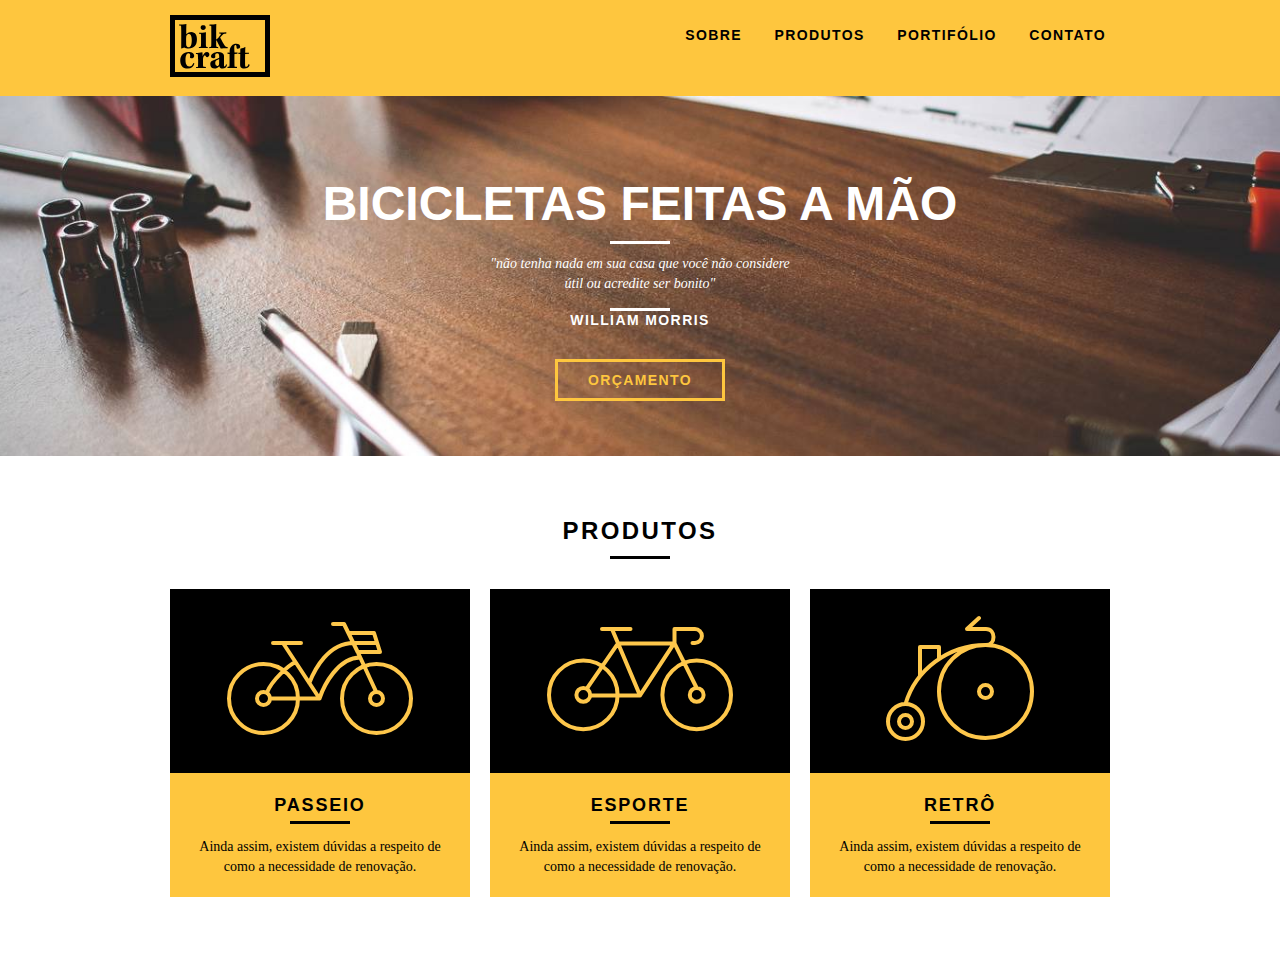
==== index.html @ c432243a "quarto commit" ====
<!DOCTYPE html>
<html lang="pt-br">

<head>
  <meta charset="UTF-8">
  <meta http-equiv="X-UA-Compatible" content="IE=edge">
  <meta name="viewport" content="width=device-width, initial-scale=1.0">
  <title>Bikcraft</title>
  <link rel="stylesheet" href="css/normalize.css">
  <link rel="stylesheet" href="css/reset.css">
  <link rel="stylesheet" href="css/grid.css">
  <link rel="stylesheet" href="css/style.css">
</head>

<body>
  <!-- Primeiro container-->
  <header class="header">
    <div class="container">
      <a href="index.html" class="grid-4">
        <img src="img/bikcraft.svg" alt="Logo Bikecraft">
      </a>
      <nav class="grid-12 header_menu">
        <ul>
          <li><a href="sobre.html">Sobre</a></li>
          <li><a href="produtos.html">Produtos</a></li>
          <li><a href="portifolio.html">Portifólio</a></li>
          <li><a href="contato.html">Contato</a></li>
        </ul>
    </div>
  </header>

  <section class="introducao">
    <div class="container">
      <h1>Bicicletas Feitas a Mão</h1>
      <blockquote class="quote-externo">
        <p>"não tenha nada em sua casa que você não considere útil ou acredite ser bonito"</p>
        <cite>WILLIAM MORRIS</cite>
      </blockquote>
      <a href="produtos.html" class="btn">Orçamento</a>
    </div>
  </section>

  <section class="produtos container">
    <h2 class="subtitulo">Produtos</h2>
    <ul class="produtos-lista">
      <li class="grid-1-3">
        <div class="produtos-icone">
          <img src="img/produtos/passeio.svg" alt="Bikecraft 
          Passeio">
        </div>
        <h3>Passeio</h3>
        <p>Ainda assim, existem dúvidas a respeito de como a necessidade de renovação.</p>
      </li>
      <li class="grid-1-3">
        <div class="produtos-icone">
          <img src="img/produtos/esporte.svg" alt="Bikecraft 
          Esporte">
        </div>
        <h3>Esporte</h3>
        <p>Ainda assim, existem dúvidas a respeito de como a necessidade de renovação.</p>
      </li>
      <li class="grid-1-3">
        <div class="produtos-icone">
          <img src="img/produtos/retro.svg" alt="Bikecraft 
          Retrô">
        </div>
        <h3>Retrô</h3>
        <p>Ainda assim, existem dúvidas a respeito de como a necessidade de renovação.</p>
      </li>
    </ul>
  </section>
</body>

</html>
---- css/grid.css ----
*, *:before, *:after {
  -webkit-box-sizing: border-box; 
  -moz-box-sizing: border-box; 
  box-sizing: border-box;
}

.container {
	width: 960px;
	margin: 0 auto;
	padding: 0px;
	position: relative;
	
}

.container:after, .container:before {
	content: " ";
	display: table;
}

.container:after {
	clear: both;
}

.grid-1, .grid-2, .grid-3, .grid-4, .grid-5, .grid-6, .grid-7, .grid-8, .grid-9, .grid-10, .grid-11, .grid-12, .grid-13, .grid-14, .grid-15, .grid-16, .grid-1-3 {
	float: left;
	margin-left: 10px;
	margin-right: 10px;
}

.grid-1 	{width: 40px;}
.grid-2 	{width: 100px;}
.grid-3 	{width: 160px;}
.grid-4 	{width: 220px;}
.grid-5 	{width: 280px;}
.grid-6 	{width: 340px;}
.grid-7 	{width: 400px;}
.grid-8 	{width: 460px;}
.grid-9 	{width: 520px;}
.grid-10 	{width: 580px;}
.grid-11 	{width: 640px;}
.grid-12 	{width: 700px;}
.grid-13 	{width: 760px;}
.grid-14 	{width: 820px;}
.grid-15 	{width: 880px;}
.grid-16 	{width: 940px;}
.grid-1-3	{width: 300px;}
---- css/style.css ----
/*Estilos Gerais*/
body {
  font-family: Arial, Helvetica, sans-serif;
}
p {
  font-family: Georgia, "Times New Roman", Times, serif;
  font-size: 14px;
  line-height: 20px;
}
.btn {
  border: 3px solid #fec63e;
  padding: 10px 30px;
  color: #fec63e;
  font-size: 14px;
  line-height: 20px;
  text-transform: uppercase;
  font-weight: bold;
  letter-spacing: 0.1em;
}
.btn:hover {
  color: #fff;
  border-color: #fff;
}
.subtitulo {
  font-weight: bold;
  font-size: 24px;
  line-height: 30px;
  letter-spacing: 0.1em;
  color: #000;
  text-transform: uppercase;
  text-align: center;
  padding: 0px 0px 20px 0px;
}
.subtitulo::after {
  content: "";
  display: block;
  width: 60px;
  height: 3px;
  background: #000;
  margin: 10px auto;
}

/*Header*/
.header {
  position: fixed;
  top: 00;
  width: 100%;
  background: #fec63e; /*Amarelo*/
  padding: 15px 0;
}
.header_menu {
  text-align: right;
}
.header_menu ul li {
  display: inline-block;
  margin-left: 20px;
  margin-top: 10px;
}
.header_menu ul li a {
  color: black;
  font-weight: bold;
  text-transform: uppercase;
  letter-spacing: 0.1em;
  font-size: 14px;
  line-height: 20px;
  padding: 15px 4px;
}
.header_menu ul li a:hover {
  color: #fff;
}
/*Introdução*/
.introducao {
  width: 100%;
  height: 360px;
  background: url("../img/bg.jpg") no-repeat center;
  background-size: cover;
  margin-top: 96px;
  text-align: center;
  padding-top: 80px;
}
.container h1 {
  font-size: 48px;
  color: white;
  font-weight: bold;
  text-transform: uppercase;
}
.quote-externo {
  max-width: 320px;
  margin: 0 auto;
  margin-bottom: 40px;
  color: white;
}
.quote-externo p {
  font-style: italic;
}
.quote-externo p::before {
  content: "";
  display: block;
  width: 60px;
  height: 3px;
  background: #fff;
  margin: 10px auto;
}
.quote-externo p::after {
  content: "";
  display: block;
  width: 60px;
  height: 3px;
  background: #fff;
  margin: 14px auto auto;
}
.quote-externo cite {
  font-style: normal;
  font-weight: bold;
  font-size: 14px;
  letter-spacing: 0.1em;
}
/*Produtos*/
.produtos {
  padding: 60px 0;
}
.produtos-lista li {
  background: #fec63e;
  text-align: center;
}
.produtos-lista li h3 {
  font-weight: bold;
  font-size: 18px;
  line-height: 25px;
  text-transform: uppercase;
  letter-spacing: 0.1em;
  margin-top: 20px;
}

.produtos-lista li h3::after {
  content: "";
  display: block;
  width: 60px;
  height: 3px;
  background: #000;
  margin: 3px auto;
}
.produtos-lista li p {
  padding: 10px 20px 20px 20px;
}

.produtos-icone {
  background: #000;
  padding: 20px;
}
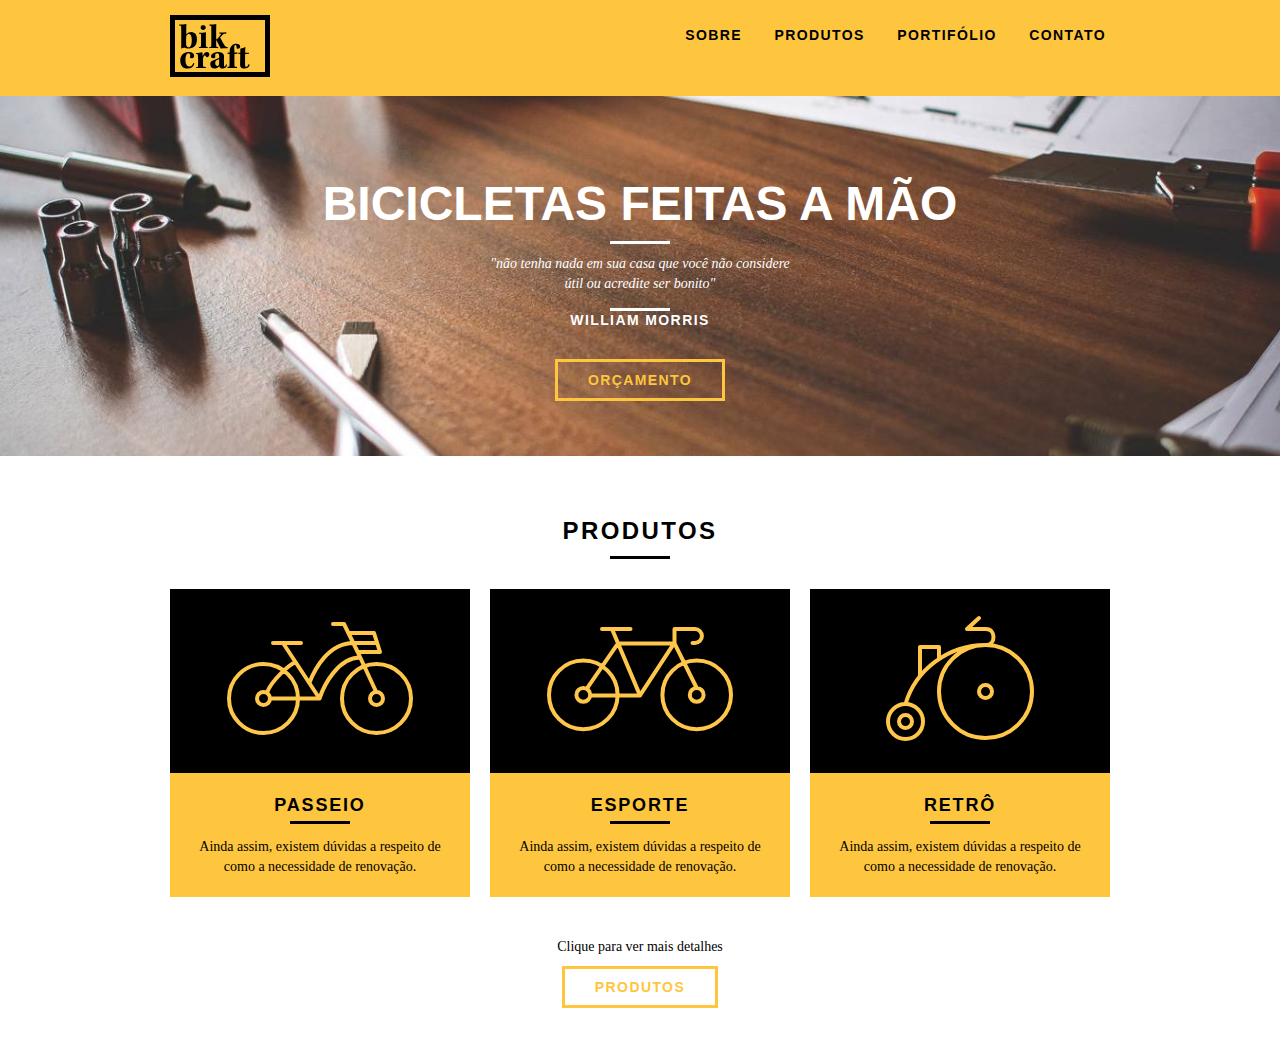
==== commit 82431aea: "quinto commit" ====
--- a/index.html
+++ b/index.html
@@ -43,6 +43,7 @@
   <section class="produtos container">
     <h2 class="subtitulo">Produtos</h2>
     <ul class="produtos-lista">
+
       <li class="grid-1-3">
         <div class="produtos-icone">
           <img src="img/produtos/passeio.svg" alt="Bikecraft 
@@ -51,14 +52,18 @@
         <h3>Passeio</h3>
         <p>Ainda assim, existem dúvidas a respeito de como a necessidade de renovação.</p>
       </li>
+
       <li class="grid-1-3">
         <div class="produtos-icone">
           <img src="img/produtos/esporte.svg" alt="Bikecraft 
           Esporte">
         </div>
-        <h3>Esporte</h3>
+        <div class="tag">
+          <h3><a href="passeio.html">Esporte</a></h3>
+        </div>
         <p>Ainda assim, existem dúvidas a respeito de como a necessidade de renovação.</p>
       </li>
+
       <li class="grid-1-3">
         <div class="produtos-icone">
           <img src="img/produtos/retro.svg" alt="Bikecraft 
@@ -67,7 +72,12 @@
         <h3>Retrô</h3>
         <p>Ainda assim, existem dúvidas a respeito de como a necessidade de renovação.</p>
       </li>
+
     </ul>
+    <div class="call">
+      <p>Clique para ver mais detalhes</p>
+      <a href="produtos.html" class="btn btn-preto">Produtos</a>
+    </div>
   </section>
 </body>
 
--- a/css/style.css
+++ b/css/style.css
@@ -20,6 +20,11 @@
 .btn:hover {
   color: #fff;
   border-color: #fff;
+}
+
+.btn.btn-preto:hover {
+  color: #000;
+  border-color: #000;
 }
 .subtitulo {
   font-weight: bold;
@@ -47,6 +52,7 @@
   width: 100%;
   background: #fec63e; /*Amarelo*/
   padding: 15px 0;
+  z-index: 10;
 }
 .header_menu {
   text-align: right;
@@ -148,3 +154,28 @@
   background: #000;
   padding: 20px;
 }
+
+.call {
+  text-align: center;
+  padding-top: 40px;
+  clear: both;
+}
+
+.call p {
+  padding-bottom: 20px;
+}
+
+.tag a {
+  color: #000;
+  font-size: 18px;
+  line-height: 25px;
+  text-transform: uppercase;
+  font-weight: bold;
+  letter-spacing: 0.1em;
+  margin: 3px auto;
+}
+
+.tag a:hover {
+  color: #fff;
+  border-color: #fff;
+}
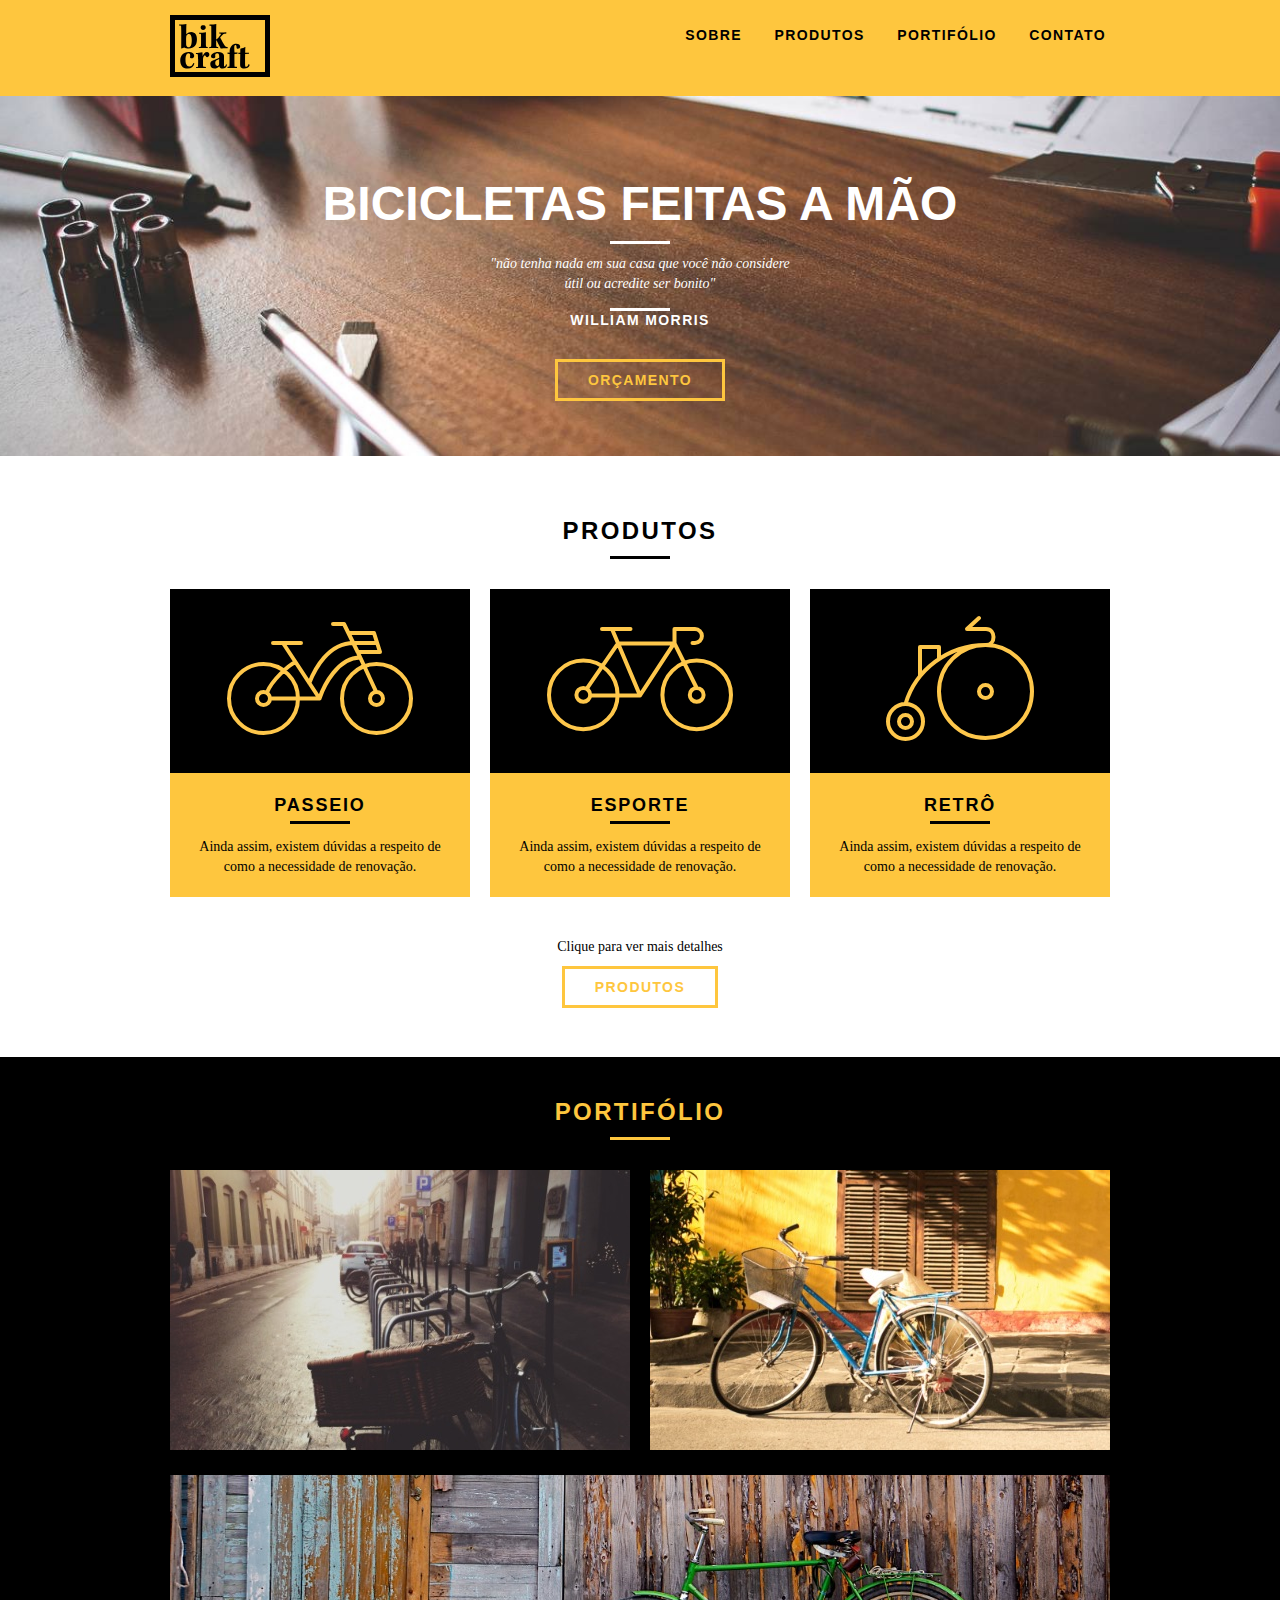
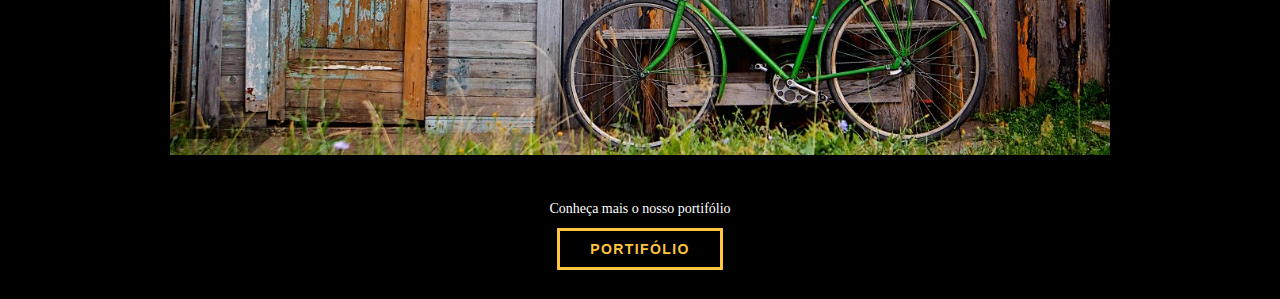
==== commit ec0d8328: "sexto commit" ====
--- a/index.html
+++ b/index.html
@@ -79,6 +79,21 @@
       <a href="produtos.html" class="btn btn-preto">Produtos</a>
     </div>
   </section>
+  <!-- Fecha os Produtos-->
+  <section class="portifolio">
+    <div class="container">
+      <h2 class="subtitulo">Portifólio</h2>
+      <ul class="portifolio-lista">
+        <li class="grid-8"><img src="img/portfolio/retro.jpg" alt="Bicicleta Retro"></li>
+        <li class="grid-8"><img src="img/portfolio/passeio.jpg" alt="Bicicleta Passeio"></li>
+        <li class="grid-16"><img src="img/portfolio/esporte.jpg" alt="Bicicleta Esporte"></li>
+      </ul>
+      <div class="call">
+        <p>Conheça mais o nosso portifólio</p>
+        <a href="portifolio.html" class="btn">Portifólio</a>
+      </div>
+    </div>
+  </section>
 </body>
 
 </html>--- a/css/grid.css
+++ b/css/grid.css
@@ -1,46 +1,98 @@
-*, *:before, *:after {
-  -webkit-box-sizing: border-box; 
-  -moz-box-sizing: border-box; 
+*,
+*:before,
+*:after {
+  -webkit-box-sizing: border-box;
+  -moz-box-sizing: border-box;
   box-sizing: border-box;
 }
 
 .container {
-	width: 960px;
-	margin: 0 auto;
-	padding: 0px;
-	position: relative;
-	
+  width: 960px;
+  margin: 0 auto;
+  padding: 0px;
+  position: relative;
 }
 
-.container:after, .container:before {
-	content: " ";
-	display: table;
+.container:after,
+.container:before {
+  content: " ";
+  display: table;
 }
 
 .container:after {
-	clear: both;
+  clear: both;
 }
 
-.grid-1, .grid-2, .grid-3, .grid-4, .grid-5, .grid-6, .grid-7, .grid-8, .grid-9, .grid-10, .grid-11, .grid-12, .grid-13, .grid-14, .grid-15, .grid-16, .grid-1-3 {
-	float: left;
-	margin-left: 10px;
-	margin-right: 10px;
+.grid-1,
+.grid-2,
+.grid-3,
+.grid-4,
+.grid-5,
+.grid-6,
+.grid-7,
+.grid-8,
+.grid-9,
+.grid-10,
+.grid-11,
+.grid-12,
+.grid-13,
+.grid-14,
+.grid-15,
+.grid-16,
+.grid-1-3 {
+  float: left;
+  margin-left: 10px;
+  margin-right: 10px;
 }
 
-.grid-1 	{width: 40px;}
-.grid-2 	{width: 100px;}
-.grid-3 	{width: 160px;}
-.grid-4 	{width: 220px;}
-.grid-5 	{width: 280px;}
-.grid-6 	{width: 340px;}
-.grid-7 	{width: 400px;}
-.grid-8 	{width: 460px;}
-.grid-9 	{width: 520px;}
-.grid-10 	{width: 580px;}
-.grid-11 	{width: 640px;}
-.grid-12 	{width: 700px;}
-.grid-13 	{width: 760px;}
-.grid-14 	{width: 820px;}
-.grid-15 	{width: 880px;}
-.grid-16 	{width: 940px;}
-.grid-1-3	{width: 300px;}+.grid-1 {
+  width: 40px;
+}
+.grid-2 {
+  width: 100px;
+}
+.grid-3 {
+  width: 160px;
+}
+.grid-4 {
+  width: 220px;
+}
+.grid-5 {
+  width: 280px;
+}
+.grid-6 {
+  width: 340px;
+}
+.grid-7 {
+  width: 400px;
+}
+.grid-8 {
+  width: 460px;
+}
+.grid-9 {
+  width: 520px;
+}
+.grid-10 {
+  width: 580px;
+}
+.grid-11 {
+  width: 640px;
+}
+.grid-12 {
+  width: 700px;
+}
+.grid-13 {
+  width: 760px;
+}
+.grid-14 {
+  width: 820px;
+}
+.grid-15 {
+  width: 880px;
+}
+.grid-16 {
+  width: 940px;
+}
+.grid-1-3 {
+  width: 300px;
+}
--- a/css/style.css
+++ b/css/style.css
@@ -137,7 +137,6 @@
   letter-spacing: 0.1em;
   margin-top: 20px;
 }
-
 .produtos-lista li h3::after {
   content: "";
   display: block;
@@ -149,22 +148,18 @@
 .produtos-lista li p {
   padding: 10px 20px 20px 20px;
 }
-
 .produtos-icone {
   background: #000;
   padding: 20px;
 }
-
 .call {
   text-align: center;
   padding-top: 40px;
   clear: both;
 }
-
 .call p {
   padding-bottom: 20px;
 }
-
 .tag a {
   color: #000;
   font-size: 18px;
@@ -174,8 +169,26 @@
   letter-spacing: 0.1em;
   margin: 3px auto;
 }
-
 .tag a:hover {
   color: #fff;
   border-color: #fff;
 }
+/* Portifólio */
+.portifolio {
+  width: 100%;
+  background: black;
+  padding: 40px 0;
+}
+.portifolio .subtitulo {
+  color: #fec63e;
+}
+/*Aqui está o traço a baixo dos subtitulos*/
+.portifolio .subtitulo:after {
+  background: #fec63e;
+}
+.portifolio-lista li:last-child {
+  margin-top: 20px;
+}
+.portifolio .call p {
+  color: #fff;
+}
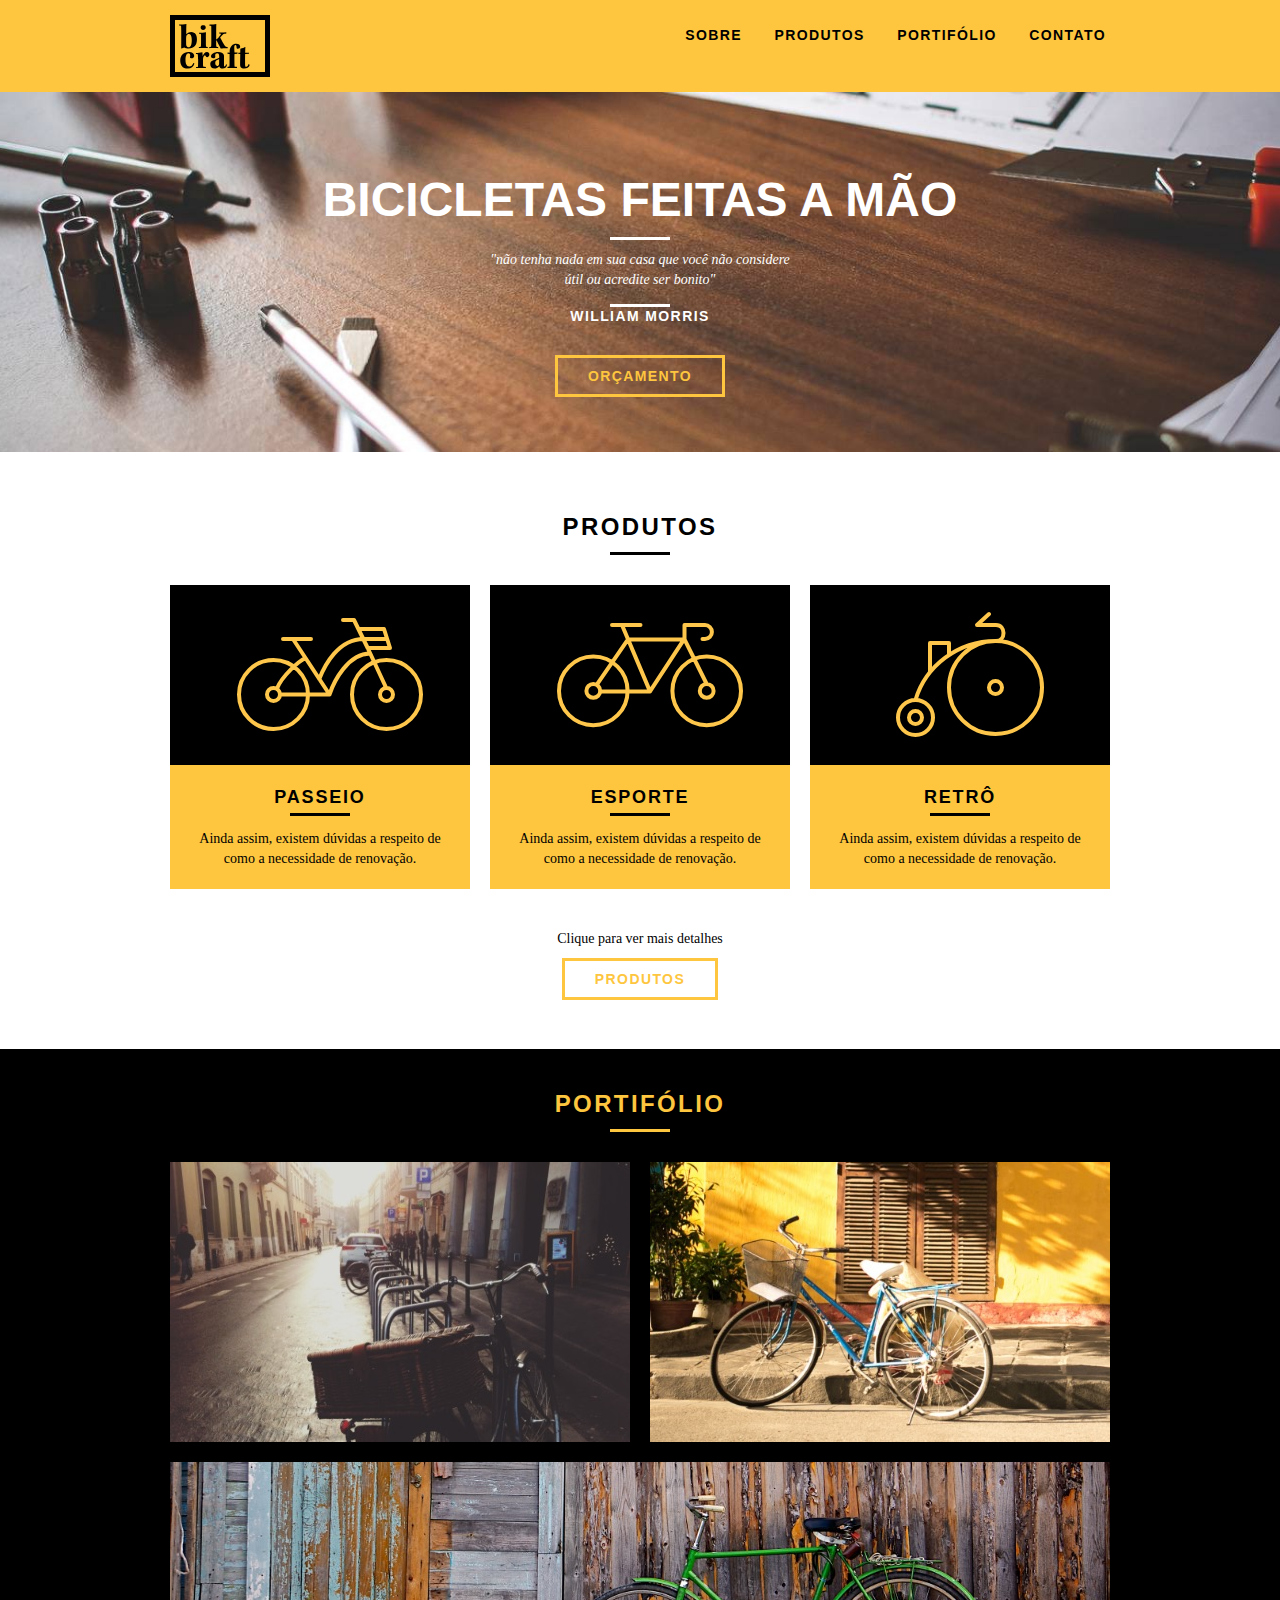
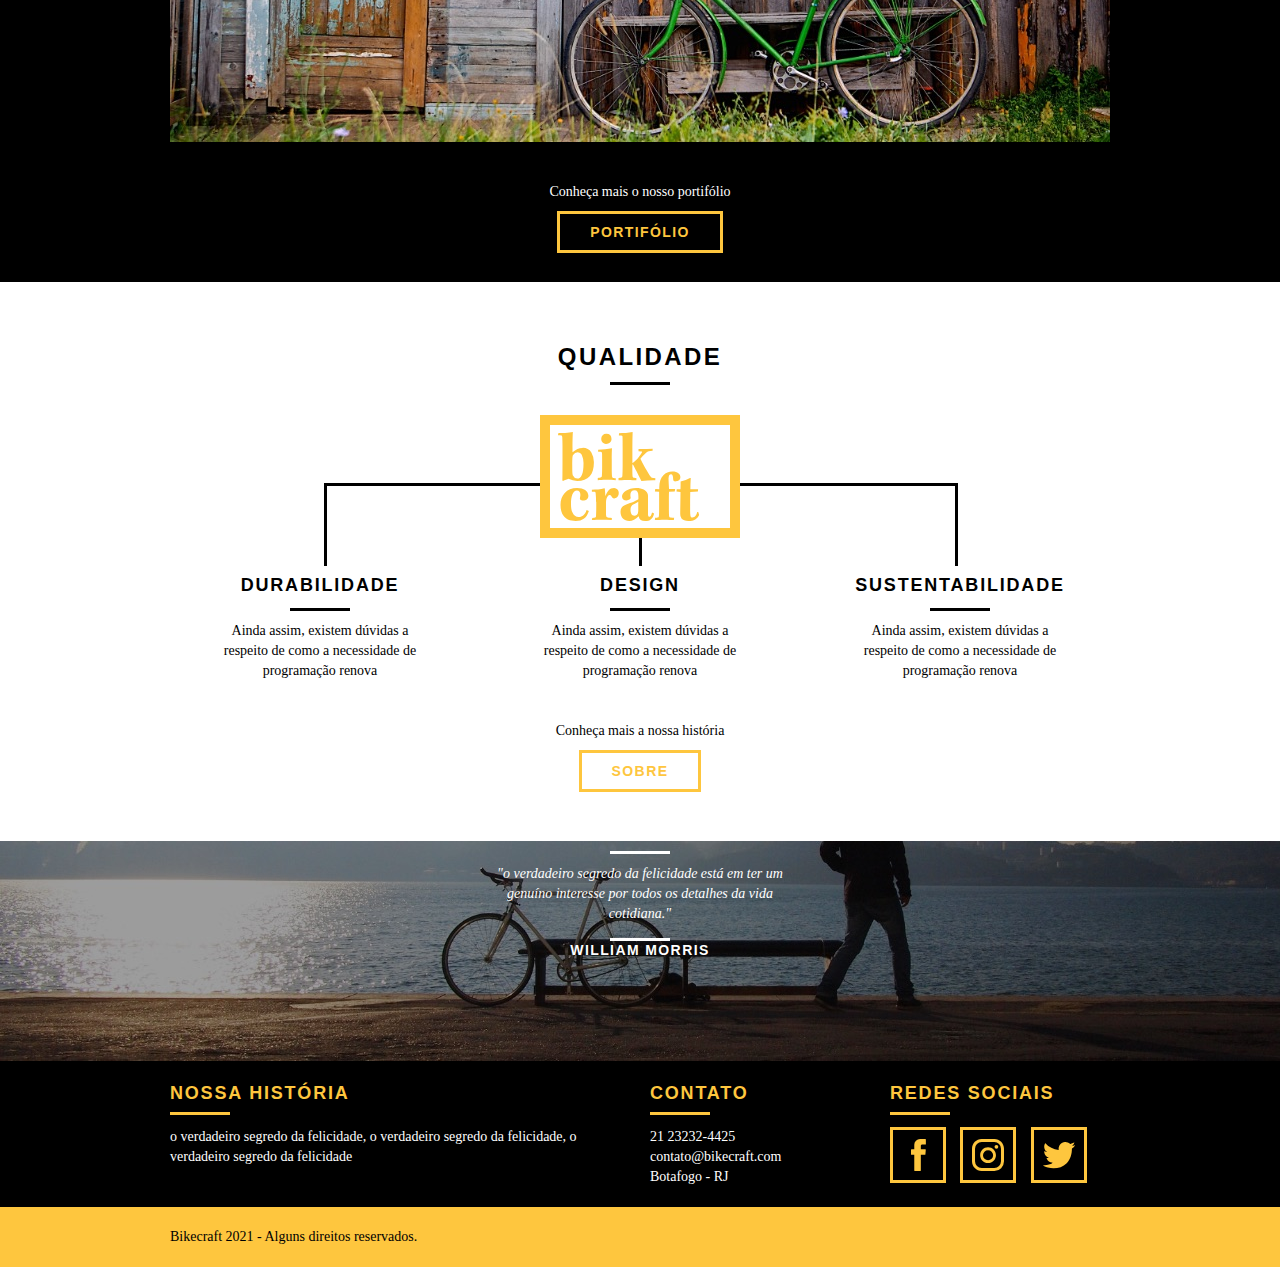
==== commit 42279725: "home finalizada" ====
--- a/index.html
+++ b/index.html
@@ -94,6 +94,75 @@
       </div>
     </div>
   </section>
+
+  <section class="qualidade container">
+    <div>
+      <h2 class="subtitulo">Qualidade</h2>
+      <img src="img/bikcraft-qualidade.svg" alt="Bikecraft">
+      <ul class="qualidade-lista">
+        <li class="grid-1-3">
+          <h3>Durabilidade</h3>
+          <p>Ainda assim, existem dúvidas a respeito de como a necessidade de programação renova</p>
+        </li>
+        <li class="grid-1-3">
+          <h3>Design</h3>
+          <p>Ainda assim, existem dúvidas a respeito de como a necessidade de programação renova</p>
+        </li>
+        <li class="grid-1-3">
+          <h3>Sustentabilidade</h3>
+          <p>Ainda assim, existem dúvidas a respeito de como a necessidade de programação renova</p>
+        </li>
+      </ul>
+    </div>
+    <div class="call">
+      <p>Conheça mais a nossa história</p>
+      <!-- Aqui o botão sobre muda para cor preta quando passar o mouse por cima -->
+      <a href="sobre.html" class="btn btn-preto">Sobre</a>
+    </div>
+  </section>
+
+  <section class="quebra">
+
+    <blockquote class="quote-externo container">
+      <p>"o verdadeiro segredo da felicidade está em ter um genuíno interesse por todos os detalhes da vida cotidiana."</p>
+      <cite>WILLIAM MORRIS</cite>
+    </blockquote>
+  </section>
+
+  <footer>
+    <div class="footer">
+      <div class="container">
+        <div class="grid-8 footer-historia">
+          <h3>Nossa História</h3>
+          <p>o verdadeiro segredo da felicidade, o verdadeiro segredo da felicidade, o verdadeiro segredo da felicidade</p>
+        </div>
+        <div class="grid-4 footer-contato">
+          <h3>Contato</h3>
+          <ul>
+            <li>21 23232-4425</li>
+            <li>contato@bikecraft.com</li>
+            <li>Botafogo - RJ</li>
+          </ul>
+        </div>
+        <div class="grid-4 footer-rede">
+          <h3>Redes Sociais</h3>
+          <ul>
+            <li> <a href="https://facebook.com" target="_blank"> <img src="img/redes-sociais/facebook.svg" alt="Facebook"></a></li>
+            <li> <a href="https://instagram.com" target="_blank"> <img src="img/redes-sociais/instagram.svg" alt="Facebook"></a></li>
+            <li> <a href="https://twitter.com" target="_blank"> <img src="img/redes-sociais/twitter.svg" alt="Facebook"></a></li>
+          </ul>
+        </div>
+      </div>
+    </div>
+
+    <div class="copy">
+      <div class="container">
+        <p class="grid-16">Bikecraft 2021 - Alguns direitos reservados.</p>
+      </div>
+
+
+    </div>
+  </footer>
 </body>
 
 </html>--- a/css/style.css
+++ b/css/style.css
@@ -6,6 +6,9 @@
   font-family: Georgia, "Times New Roman", Times, serif;
   font-size: 14px;
   line-height: 20px;
+}
+img {
+  display: block;
 }
 .btn {
   border: 3px solid #fec63e;
@@ -21,7 +24,6 @@
   color: #fff;
   border-color: #fff;
 }
-
 .btn.btn-preto:hover {
   color: #000;
   border-color: #000;
@@ -80,7 +82,7 @@
   height: 360px;
   background: url("../img/bg.jpg") no-repeat center;
   background-size: cover;
-  margin-top: 96px;
+  margin-top: 92px;
   text-align: center;
   padding-top: 80px;
 }
@@ -152,6 +154,10 @@
   background: #000;
   padding: 20px;
 }
+.produtos-icone img {
+  text-align: center;
+  padding: 0 40px;
+}
 .call {
   text-align: center;
   padding-top: 40px;
@@ -192,3 +198,98 @@
 .portifolio .call p {
   color: #fff;
 }
+/* Qualidade */
+.qualidade {
+  padding: 60px 0;
+}
+.qualidade:after {
+  content: "";
+  width: 634px;
+  height: 83px;
+  display: block;
+  background: url("../img/linhas.svg");
+  position: absolute;
+  top: 200.7px;
+  right: 162px;
+  z-index: -1;
+}
+.qualidade img {
+  margin: 0 auto;
+}
+.qualidade-lista li {
+  text-align: center;
+  padding: 0 40px;
+}
+.qualidade-lista li h3 {
+  font-weight: bold;
+  font-size: 18px;
+  line-height: 25px;
+  text-transform: uppercase;
+  letter-spacing: 0.1em;
+  margin-top: 35px;
+}
+.qualidade-lista li h3::after {
+  content: "";
+  display: block;
+  width: 60px;
+  height: 3px;
+  background: #000;
+  margin: 10px auto;
+}
+/* Quebra */
+
+.quebra {
+  width: 100%;
+  height: 220px;
+  background: url("../img/bg-footer.jpg");
+  background-size: cover;
+  text-align: center;
+}
+.footer {
+  width: 100%;
+  background: black;
+  color: white;
+  padding: 20px;
+}
+.footer h3 {
+  font-size: 18px;
+  line-height: 25px;
+  color: #fec63e;
+  text-transform: uppercase;
+  letter-spacing: 0.1em;
+  font-weight: bold;
+}
+.footer h3:after {
+  content: "";
+  display: block;
+  width: 60px;
+  height: 3px;
+  background: #fec63e;
+  margin: 6px 0 12px 0;
+}
+.footer-historia {
+  padding-right: 40px;
+}
+.footer-contato ul li {
+  font-size: 14px;
+  line-height: 20px;
+  font-family: Georgia, "Times New Roman", Times, serif;
+}
+.footer-rede ul li {
+  display: inline-block;
+  margin-right: 10px;
+}
+/* Criando uma borda ao redor dos icones das redes sociasi */
+.footer-rede ul li a {
+  border: 3px solid #fec63e;
+  display: block;
+  padding: 9px;
+}
+.footer-rede ul li a:hover {
+  border-color: #fff;
+}
+.copy {
+  width: 100%;
+  background: #fec63e;
+  padding: 20px 0;
+}
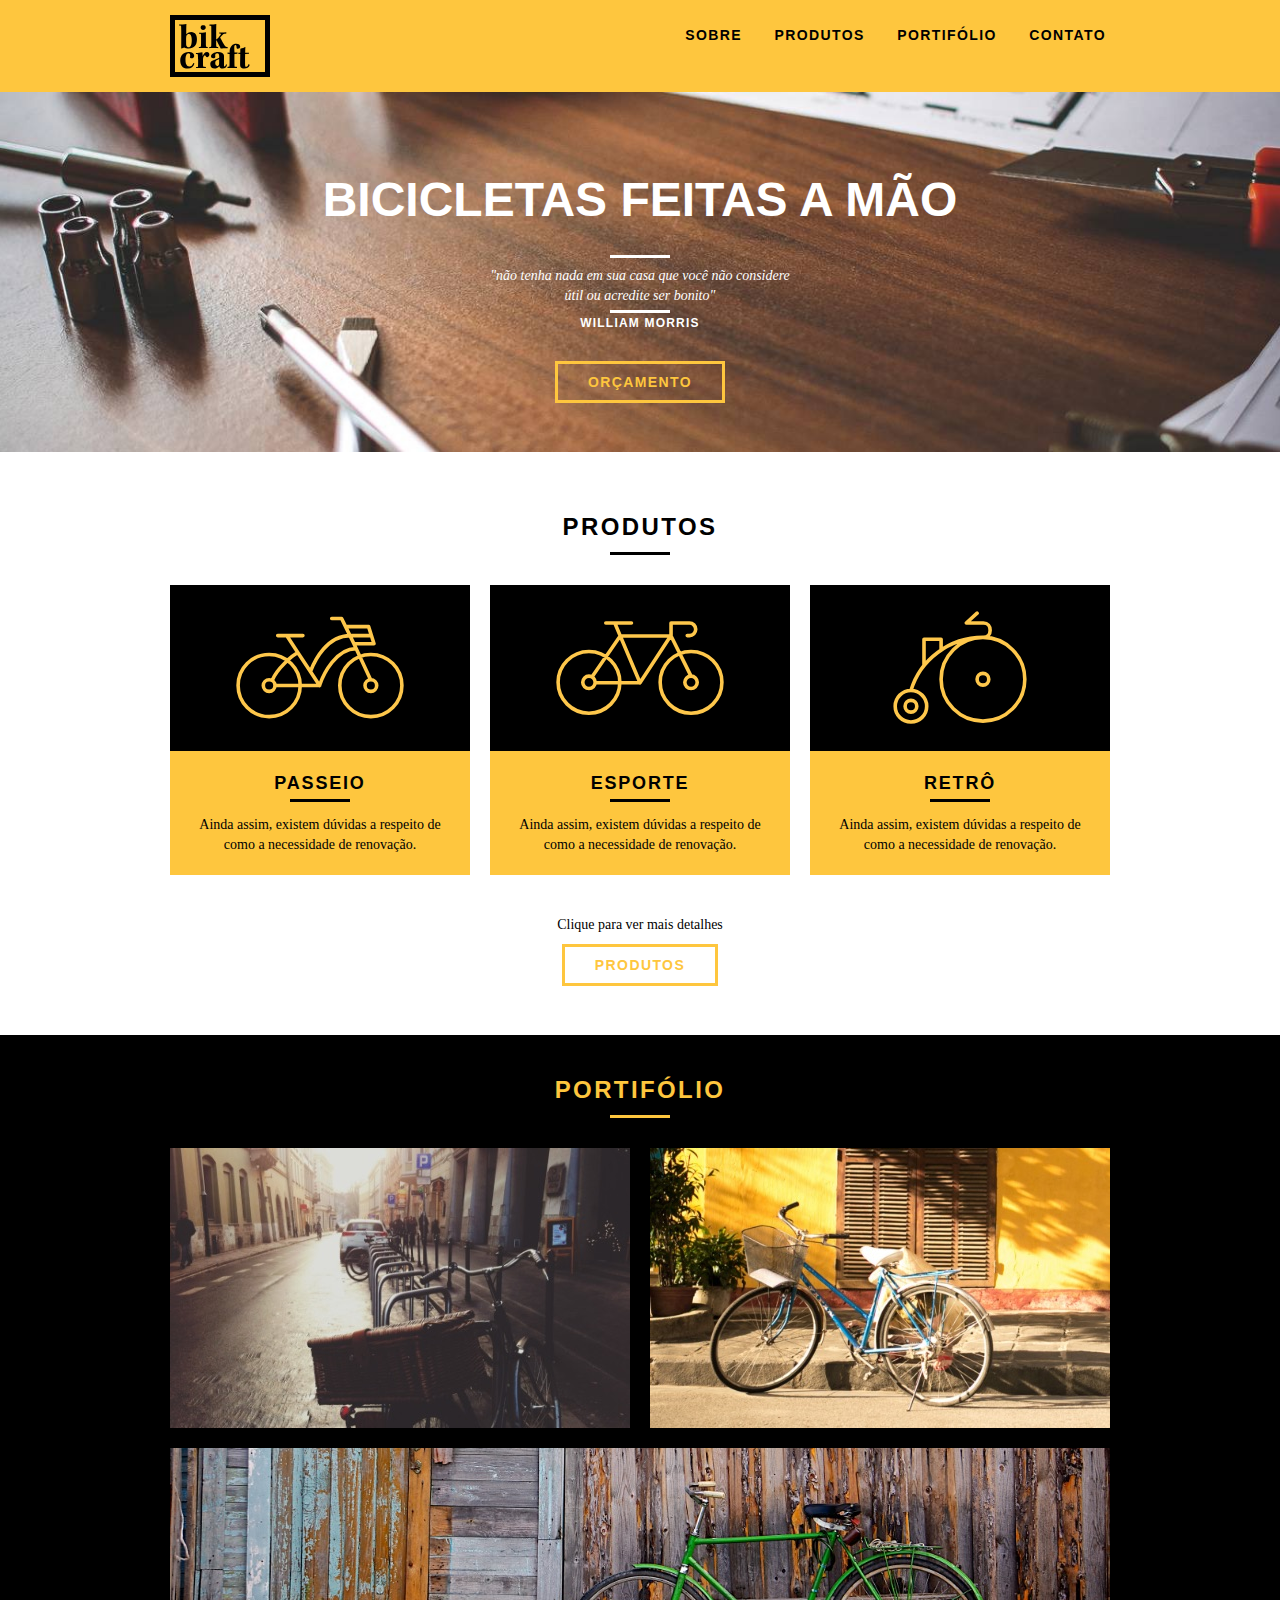
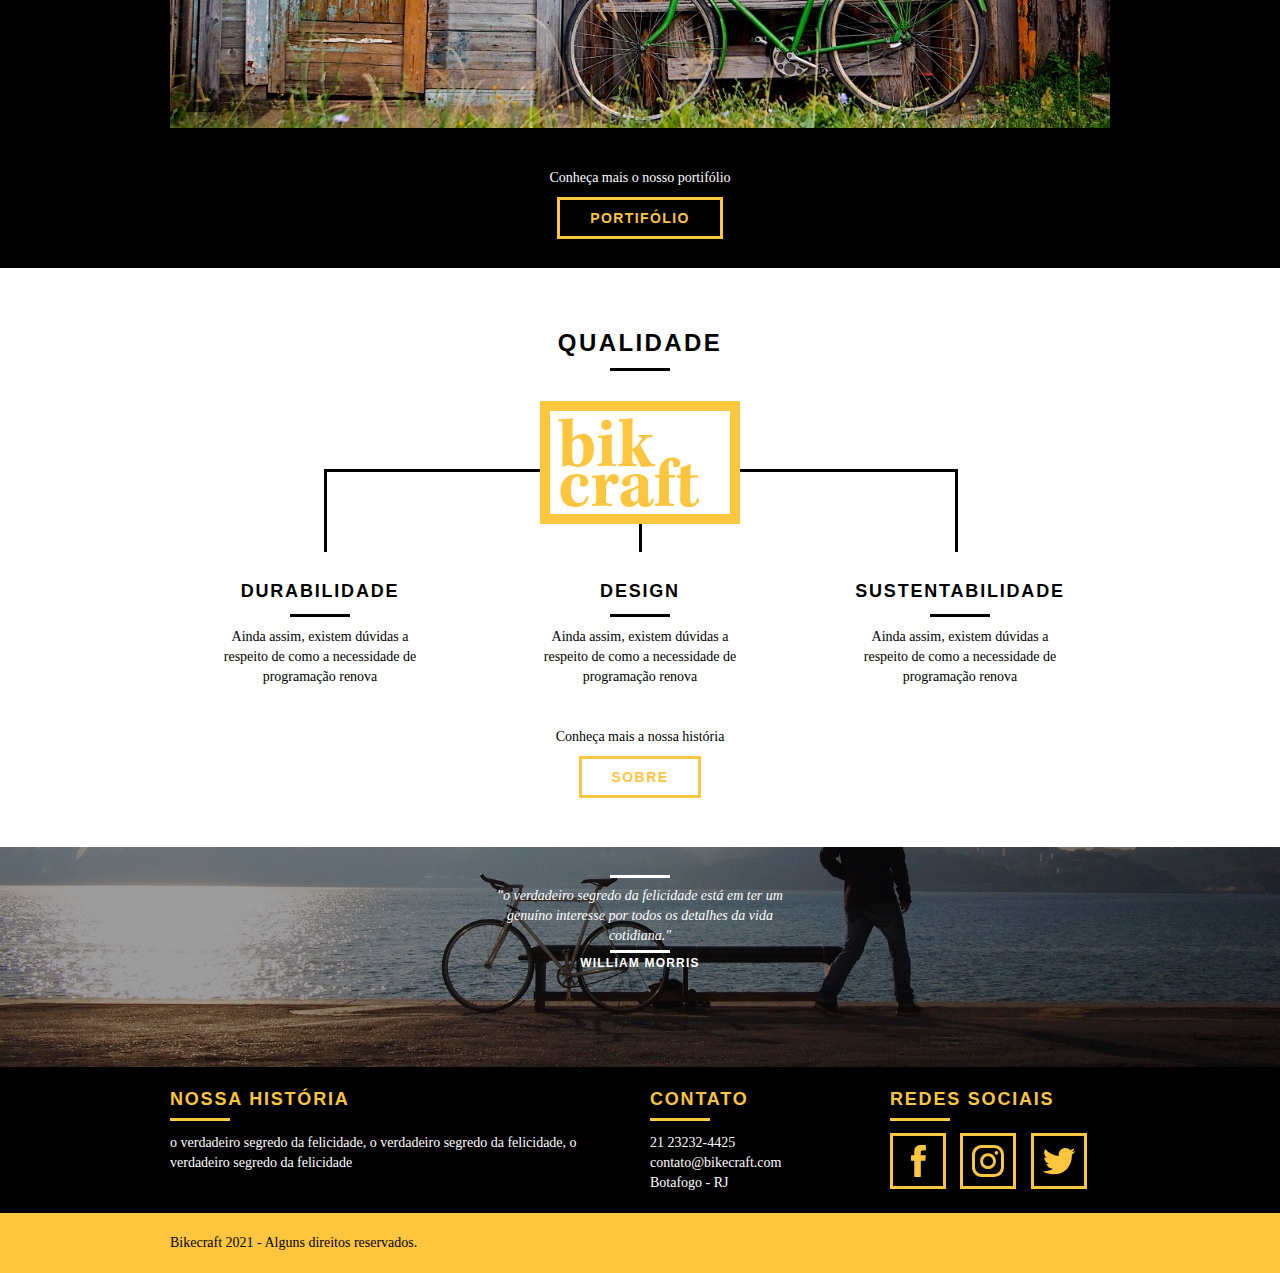
==== commit d0b8a030: "inicio resposivo" ====
--- a/index.html
+++ b/index.html
@@ -10,6 +10,7 @@
   <link rel="stylesheet" href="css/reset.css">
   <link rel="stylesheet" href="css/grid.css">
   <link rel="stylesheet" href="css/style.css">
+  <link rel="stylesheet" href="css/responsivo.css">
 </head>
 
 <body>
@@ -19,7 +20,7 @@
       <a href="index.html" class="grid-4">
         <img src="img/bikcraft.svg" alt="Logo Bikecraft">
       </a>
-      <nav class="grid-12 header_menu">
+      <nav class="grid-12 header-menu">
         <ul>
           <li><a href="sobre.html">Sobre</a></li>
           <li><a href="produtos.html">Produtos</a></li>
@@ -28,7 +29,6 @@
         </ul>
     </div>
   </header>
-
   <section class="introducao">
     <div class="container">
       <h1>Bicicletas Feitas a Mão</h1>
@@ -39,11 +39,9 @@
       <a href="produtos.html" class="btn">Orçamento</a>
     </div>
   </section>
-
   <section class="produtos container">
     <h2 class="subtitulo">Produtos</h2>
     <ul class="produtos-lista">
-
       <li class="grid-1-3">
         <div class="produtos-icone">
           <img src="img/produtos/passeio.svg" alt="Bikecraft 
@@ -52,7 +50,6 @@
         <h3>Passeio</h3>
         <p>Ainda assim, existem dúvidas a respeito de como a necessidade de renovação.</p>
       </li>
-
       <li class="grid-1-3">
         <div class="produtos-icone">
           <img src="img/produtos/esporte.svg" alt="Bikecraft 
@@ -63,7 +60,6 @@
         </div>
         <p>Ainda assim, existem dúvidas a respeito de como a necessidade de renovação.</p>
       </li>
-
       <li class="grid-1-3">
         <div class="produtos-icone">
           <img src="img/produtos/retro.svg" alt="Bikecraft 
@@ -72,7 +68,6 @@
         <h3>Retrô</h3>
         <p>Ainda assim, existem dúvidas a respeito de como a necessidade de renovação.</p>
       </li>
-
     </ul>
     <div class="call">
       <p>Clique para ver mais detalhes</p>
@@ -94,7 +89,6 @@
       </div>
     </div>
   </section>
-
   <section class="qualidade container">
     <div>
       <h2 class="subtitulo">Qualidade</h2>
@@ -120,15 +114,12 @@
       <a href="sobre.html" class="btn btn-preto">Sobre</a>
     </div>
   </section>
-
   <section class="quebra">
-
     <blockquote class="quote-externo container">
       <p>"o verdadeiro segredo da felicidade está em ter um genuíno interesse por todos os detalhes da vida cotidiana."</p>
       <cite>WILLIAM MORRIS</cite>
     </blockquote>
   </section>
-
   <footer>
     <div class="footer">
       <div class="container">
@@ -154,13 +145,10 @@
         </div>
       </div>
     </div>
-
     <div class="copy">
       <div class="container">
         <p class="grid-16">Bikecraft 2021 - Alguns direitos reservados.</p>
       </div>
-
-
     </div>
   </footer>
 </body>
--- a/css/grid.css
+++ b/css/grid.css
@@ -96,3 +96,86 @@
 .grid-1-3 {
   width: 300px;
 }
+
+@media only screen and (min-width: 788px) and (max-width: 979px) {
+  .container {
+    width: 768px;
+  }
+  .grid-1 {
+    width: 28px;
+  }
+  .grid-2 {
+    width: 76px;
+  }
+  .grid-3 {
+    width: 124px;
+  }
+  .grid-4 {
+    width: 172px;
+  }
+  .grid-5 {
+    width: 220px;
+  }
+  .grid-6 {
+    width: 268px;
+  }
+  .grid-7 {
+    width: 316px;
+  }
+  .grid-8 {
+    width: 364px;
+  }
+  .grid-9 {
+    width: 412px;
+  }
+  .grid-10 {
+    width: 460px;
+  }
+  .grid-11 {
+    width: 508px;
+  }
+  .grid-12 {
+    width: 556px;
+  }
+  .grid-13 {
+    width: 604px;
+  }
+  .grid-14 {
+    width: 652px;
+  }
+  .grid-15 {
+    width: 700px;
+  }
+  .grid-16 {
+    width: 748px;
+  }
+  .grid-1-3 {
+    width: 236px;
+  }
+}
+@media only screen and (max-width: 787px) {
+  .container {
+    width: 300px;
+  }
+  .grid-1,
+  .grid-2,
+  .grid-3,
+  .grid-4,
+  .grid-5,
+  .grid-6,
+  .grid-7,
+  .grid-8,
+  .grid-9,
+  .grid-10,
+  .grid-11,
+  .grid-12,
+  .grid-13,
+  .grid-14,
+  .grid-15,
+  .grid-16,
+  .grid-1-3 {
+    width: 300px;
+    margin: 0px 0px 20px 0px;
+    float: none;
+  }
+}
--- a/css/style.css
+++ b/css/style.css
@@ -9,7 +9,13 @@
 }
 img {
   display: block;
-}
+  max-width: 100%;
+}
+/**/
+/**/
+/**/
+/**/
+
 .btn {
   border: 3px solid #fec63e;
   padding: 10px 30px;
@@ -28,6 +34,11 @@
   color: #000;
   border-color: #000;
 }
+/**/
+/**/
+/**/
+/**/
+
 .subtitulo {
   font-weight: bold;
   font-size: 24px;
@@ -46,8 +57,57 @@
   background: #000;
   margin: 10px auto;
 }
+.subtitulo-interno {
+  font-weight: bold;
+  font-size: 24px;
+  line-height: 30px;
+  letter-spacing: 0.1em;
+  color: #000;
+  text-transform: uppercase;
+  text-align: center;
+  padding: 0px 0px 20px 0px;
+}
+.subtitulo-interno:after {
+  content: "";
+  display: block;
+  width: 60px;
+  height: 3px;
+  background: #000;
+  margin: 10px 0;
+}
+
+/* Introdução Interna*/
+/**/
+/**/
+/**/
+/**/
+
+.introducao-interna {
+  width: 100%;
+  margin-top: 92px;
+  height: 160px;
+  text-align: center;
+  color: #fff;
+  padding-top: 30px;
+}
+.introducao-interna h1 {
+  font-size: 36px;
+  font-weight: bold;
+  text-transform: uppercase;
+}
+.introducao-interna h1:after {
+  content: "";
+  display: block;
+  width: 60px;
+  height: 3px;
+  background: #fff;
+  margin: 6px auto;
+}
 
 /*Header*/
+/**/
+/**/
+/**/
 .header {
   position: fixed;
   top: 00;
@@ -56,15 +116,15 @@
   padding: 15px 0;
   z-index: 10;
 }
-.header_menu {
+.header-menu {
   text-align: right;
 }
-.header_menu ul li {
+.header-menu ul li {
   display: inline-block;
   margin-left: 20px;
   margin-top: 10px;
 }
-.header_menu ul li a {
+.header-menu ul li a {
   color: black;
   font-weight: bold;
   text-transform: uppercase;
@@ -73,10 +133,19 @@
   line-height: 20px;
   padding: 15px 4px;
 }
-.header_menu ul li a:hover {
-  color: #fff;
-}
+.header-menu ul li a:hover {
+  color: #fff;
+}
+.header-menu ul li a.menu-ativo {
+  color: #fff;
+}
+
 /*Introdução*/
+/**/
+/**/
+/**/
+/**/
+
 .introducao {
   width: 100%;
   height: 360px;
@@ -86,12 +155,16 @@
   text-align: center;
   padding-top: 80px;
 }
-.container h1 {
+.introducao h1 {
   font-size: 48px;
   color: white;
   font-weight: bold;
   text-transform: uppercase;
 }
+/**/
+/**/
+/**/
+/**/
 .quote-externo {
   max-width: 320px;
   margin: 0 auto;
@@ -100,14 +173,16 @@
 }
 .quote-externo p {
   font-style: italic;
-}
+  padding-top: 20px;
+}
+
 .quote-externo p::before {
   content: "";
   display: block;
   width: 60px;
   height: 3px;
   background: #fff;
-  margin: 10px auto;
+  margin: 8px auto;
 }
 .quote-externo p::after {
   content: "";
@@ -115,21 +190,30 @@
   width: 60px;
   height: 3px;
   background: #fff;
-  margin: 14px auto auto;
+  margin: 4px auto auto;
 }
 .quote-externo cite {
   font-style: normal;
   font-weight: bold;
-  font-size: 14px;
-  letter-spacing: 0.1em;
-}
+  font-size: 12px;
+  letter-spacing: 0.1em;
+}
+
 /*Produtos*/
+/**/
+/**/
+/**/
+/**/
+/**/
 .produtos {
   padding: 60px 0;
 }
 .produtos-lista li {
   background: #fec63e;
   text-align: center;
+}
+.produtos-lista li img {
+  margin: 0 auto;
 }
 .produtos-lista li h3 {
   font-weight: bold;
@@ -158,6 +242,11 @@
   text-align: center;
   padding: 0 40px;
 }
+/**/
+/**/
+/**/
+/**/
+/**/
 .call {
   text-align: center;
   padding-top: 40px;
@@ -166,6 +255,7 @@
 .call p {
   padding-bottom: 20px;
 }
+
 .tag a {
   color: #000;
   font-size: 18px;
@@ -179,7 +269,13 @@
   color: #fff;
   border-color: #fff;
 }
+
 /* Portifólio */
+/**/
+/**/
+/**/
+/**/
+/**/
 .portifolio {
   width: 100%;
   background: black;
@@ -198,7 +294,13 @@
 .portifolio .call p {
   color: #fff;
 }
+
 /* Qualidade */
+/**/
+/**/
+/**/
+/**/
+/**/
 .qualidade {
   padding: 60px 0;
 }
@@ -216,6 +318,11 @@
 .qualidade img {
   margin: 0 auto;
 }
+
+.qualidade-lista {
+  padding-top: 20px;
+  overflow: auto;
+}
 .qualidade-lista li {
   text-align: center;
   padding: 0 40px;
@@ -236,8 +343,13 @@
   background: #000;
   margin: 10px auto;
 }
+
 /* Quebra */
-
+/**/
+/**/
+/**/
+/**/
+/**/
 .quebra {
   width: 100%;
   height: 220px;
@@ -245,6 +357,10 @@
   background-size: cover;
   text-align: center;
 }
+/**/
+/**/
+/**/
+/**/
 .footer {
   width: 100%;
   background: black;
@@ -279,6 +395,7 @@
   display: inline-block;
   margin-right: 10px;
 }
+
 /* Criando uma borda ao redor dos icones das redes sociasi */
 .footer-rede ul li a {
   border: 3px solid #fec63e;
@@ -286,8 +403,12 @@
   padding: 9px;
 }
 .footer-rede ul li a:hover {
-  border-color: #fff;
-}
+  border-color: #000;
+}
+/**/
+/**/
+/**/
+/**/
 .copy {
   width: 100%;
   background: #fec63e;
--- a/css/responsivo.css
+++ b/css/responsivo.css
@@ -0,0 +1,36 @@
+@media only screen and (min-width: 788px) and (max-width: 979px) {
+}
+@media only screen and (max-width: 787px) {
+  .header {
+    position: relative;
+    padding-bottom: 0px;
+  }
+  .header img {
+    margin: 0 auto 20px auto;
+  }
+  .header-menu {
+    text-align: center;
+  }
+  .header-menu ul li {
+    margin: 5px 5px 5px 5px;
+  }
+  .header-menu ul li a {
+    border: 5px solid #000;
+    width: 136px;
+    display: block;
+    float: left;
+
+    padding: 10px 4px;
+  }
+  .header-menu ul li a:hover {
+    border-color: #fff;
+  }
+  /**/
+  /*Introdução*/
+  .introducao {
+    margin-top: 0px;
+    padding-top: 20px;
+    background: url("../img/bg-mobile.jpg") no-repeat center;
+    background-size: cover;
+  }
+}
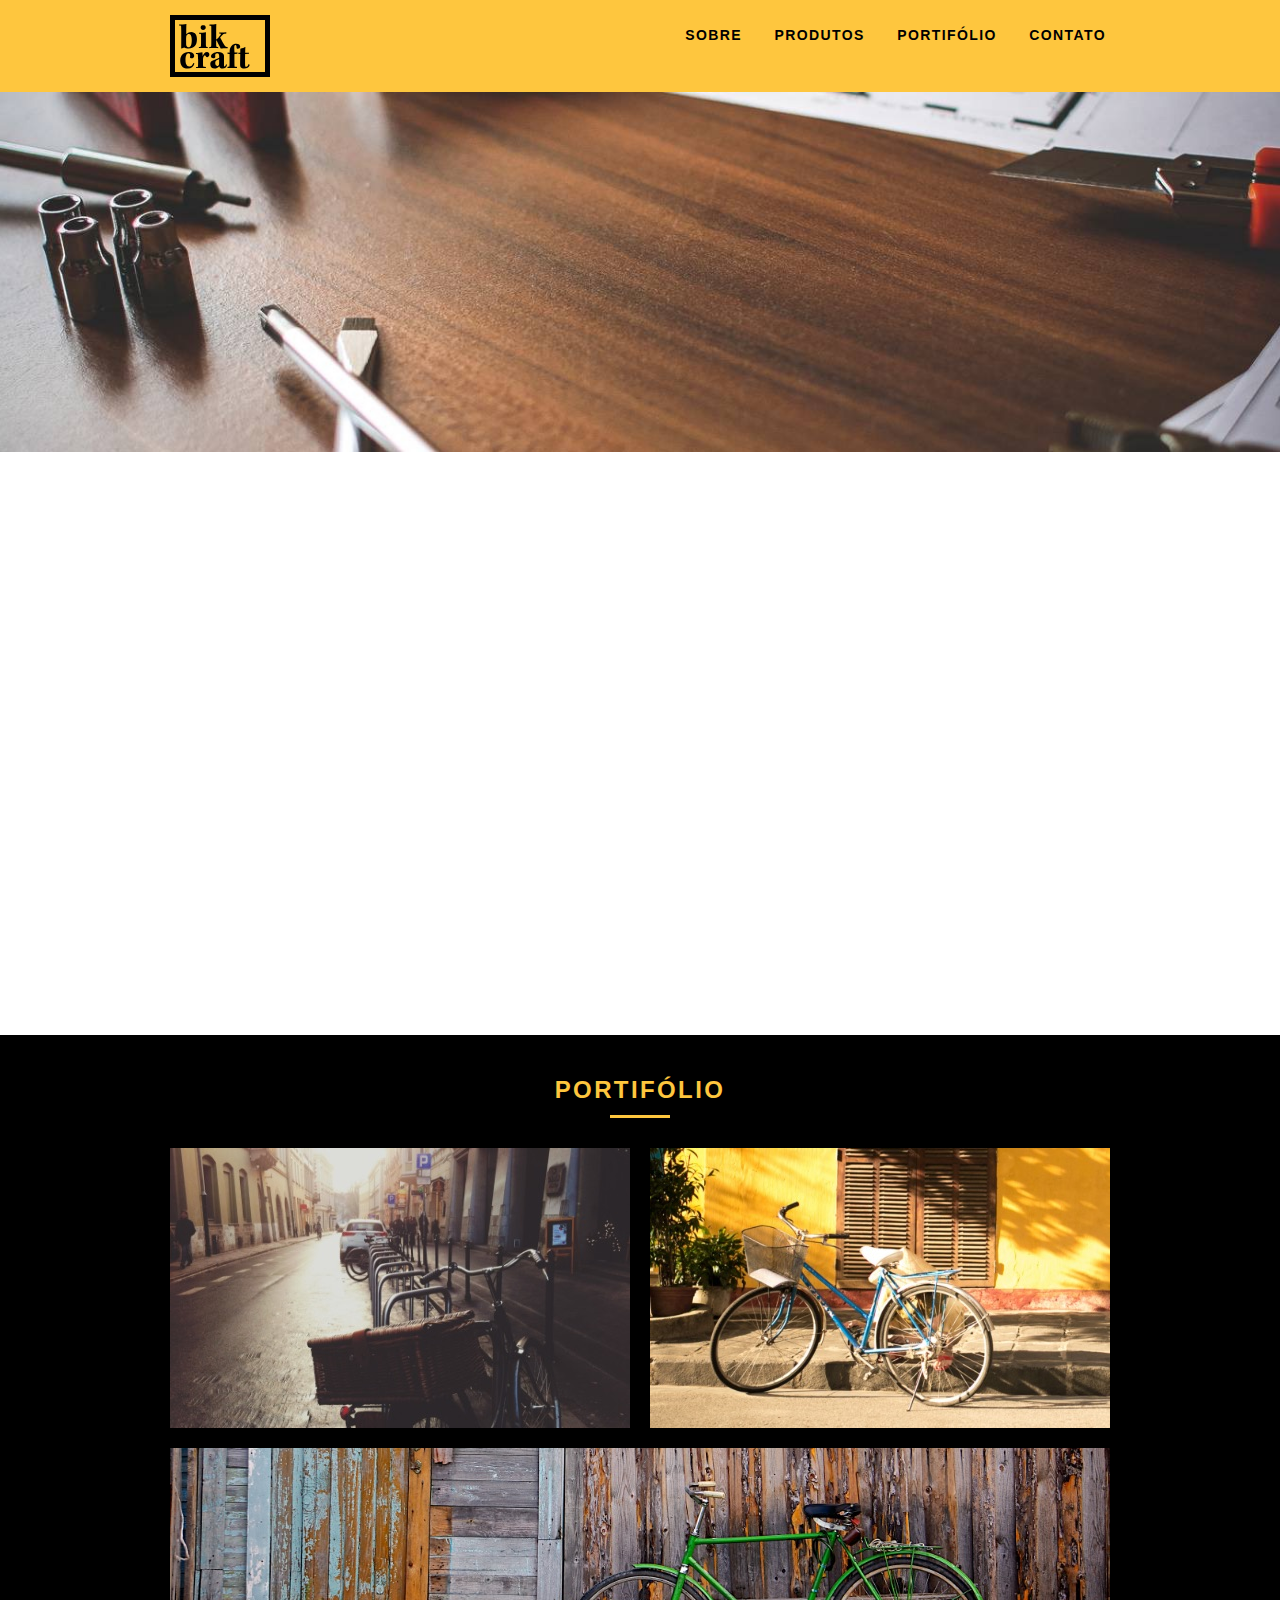
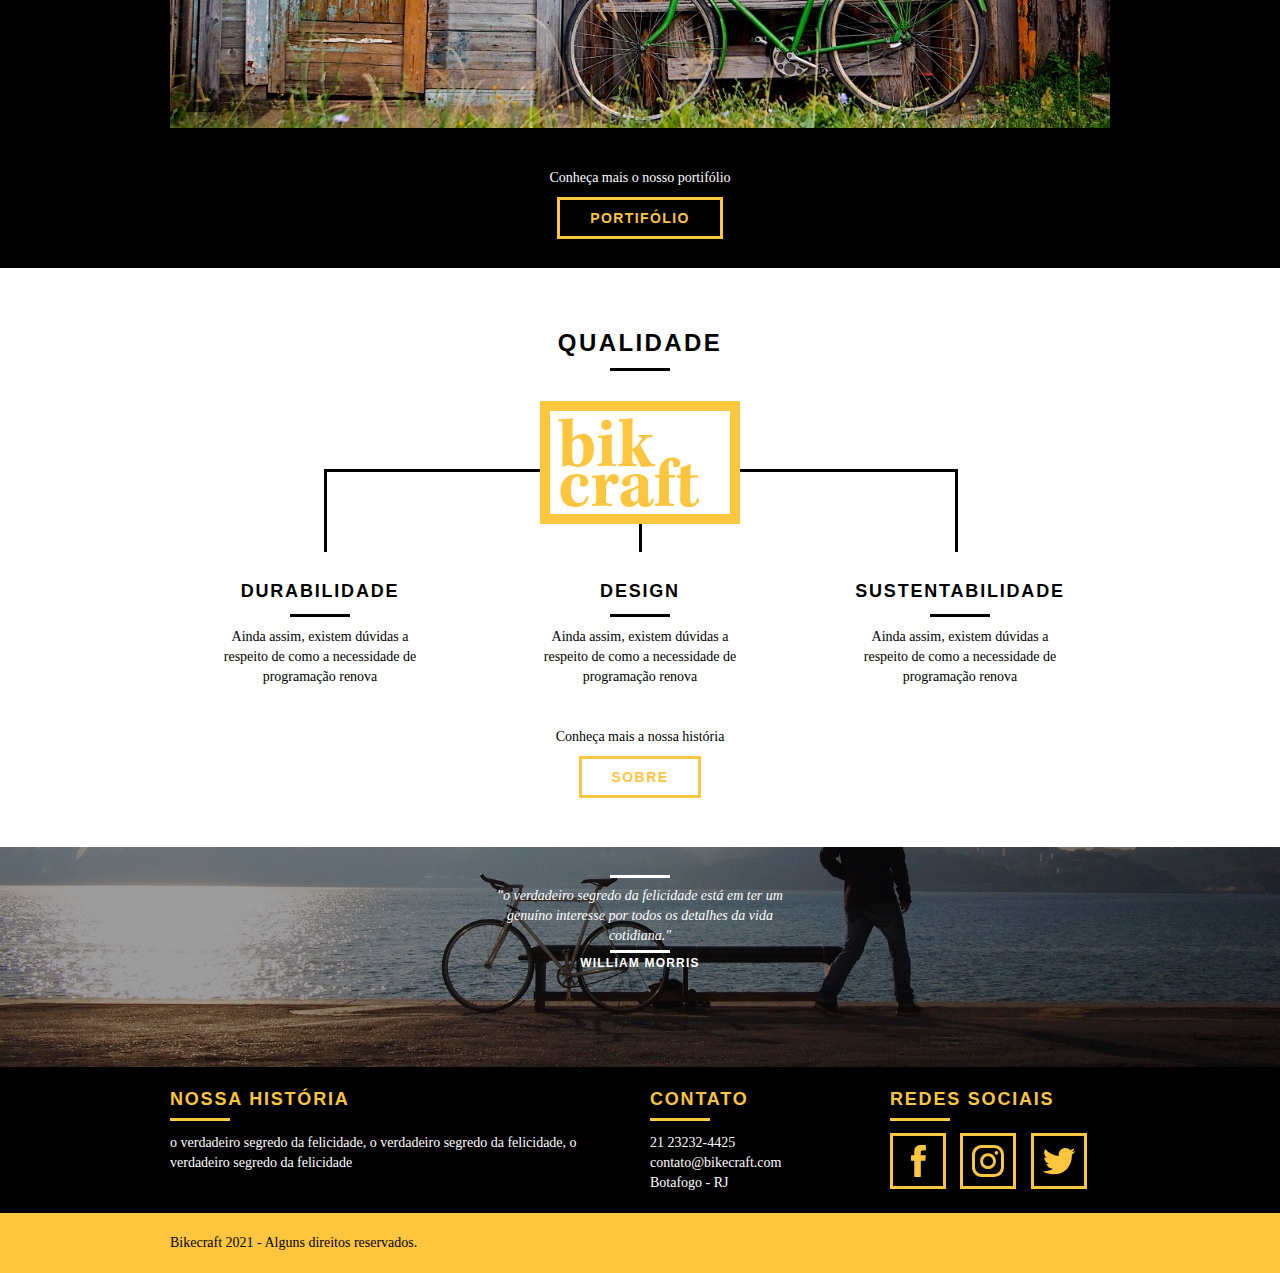
==== commit 9e9be9ab: "javascript finalizado" ====
--- a/index.html
+++ b/index.html
@@ -11,9 +11,12 @@
   <link rel="stylesheet" href="css/grid.css">
   <link rel="stylesheet" href="css/style.css">
   <link rel="stylesheet" href="css/responsivo.css">
+  <script> document.documentElement.classList.add("js");
+  </script>
 </head>
 
 <body>
+
   <!-- Primeiro container-->
   <header class="header">
     <div class="container">
@@ -31,18 +34,19 @@
   </header>
   <section class="introducao">
     <div class="container">
-      <h1>Bicicletas Feitas a Mão</h1>
-      <blockquote class="quote-externo">
+      <h1 data-anime="400" class="fadeInDown">Bicicletas Feitas a Mão</h1>
+      <blockquote data-anime="800" class="fadeInDown quote-externo">
         <p>"não tenha nada em sua casa que você não considere útil ou acredite ser bonito"</p>
         <cite>WILLIAM MORRIS</cite>
       </blockquote>
-      <a href="produtos.html" class="btn">Orçamento</a>
+      <!-- <a href="produtos.html" class="btn">Orçamento</a>-->
     </div>
+    <a data-anime="1200" href="produtos.html" class=" fadeInDown btn">Orçamento</a>
   </section>
   <section class="produtos container">
-    <h2 class="subtitulo">Produtos</h2>
+    <h2 data-anime="1200" class="fadeInDown subtitulo">Produtos</h2>
     <ul class="produtos-lista">
-      <li class="grid-1-3">
+      <li data-anime="1600" class="fadeInDown grid-1-3">
         <div class="produtos-icone">
           <img src="img/produtos/passeio.svg" alt="Bikecraft 
           Passeio">
@@ -50,17 +54,17 @@
         <h3>Passeio</h3>
         <p>Ainda assim, existem dúvidas a respeito de como a necessidade de renovação.</p>
       </li>
-      <li class="grid-1-3">
+      <li data-anime="1900" class="fadeInDown grid-1-3">
         <div class="produtos-icone">
           <img src="img/produtos/esporte.svg" alt="Bikecraft 
           Esporte">
         </div>
         <div class="tag">
-          <h3><a href="passeio.html">Esporte</a></h3>
+          <h3><a href="produtos.html">Esporte</a></h3>
         </div>
         <p>Ainda assim, existem dúvidas a respeito de como a necessidade de renovação.</p>
       </li>
-      <li class="grid-1-3">
+      <li data-anime="2200" class="fadeInDown grid-1-3">
         <div class="produtos-icone">
           <img src="img/produtos/retro.svg" alt="Bikecraft 
           Retrô">
@@ -69,7 +73,7 @@
         <p>Ainda assim, existem dúvidas a respeito de como a necessidade de renovação.</p>
       </li>
     </ul>
-    <div class="call">
+    <div data-anime="2500" class="fadeInDown call">
       <p>Clique para ver mais detalhes</p>
       <a href="produtos.html" class="btn btn-preto">Produtos</a>
     </div>
@@ -151,6 +155,10 @@
       </div>
     </div>
   </footer>
+
+  <script src="../Web/js/simple-anime.js"></script>
+  <script src="../Web/js/script.js"></script>
+
 </body>
 
 </html>--- a/css/style.css
+++ b/css/style.css
@@ -414,3 +414,54 @@
   background: #fec63e;
   padding: 20px 0;
 }
+
+/* JavaScript*/
+.js [data-slide] {
+  position: relative;
+}
+.js [data-slide] > * {
+  position: absolute;
+  top: 0px;
+  opacity: 0;
+  pointer-events: none;
+}
+.js [data-slide] > .active {
+  position: relative;
+  opacity: 1;
+  transition: opacity 500ms;
+  z-index: 1;
+  pointer-events: initial;
+}
+.js [data-slide-nav] {
+  display: block;
+  text-align: center;
+  margin-top: 20px;
+}
+.js [data-slide-nav] button {
+  display: inline-block;
+  width: 12px;
+  height: 12px;
+  margin: 4px;
+  border: none;
+  padding: 0px;
+  border-radius: 6px;
+  text-indent: -99px;
+  overflow: hidden;
+  background-color: #1d1d1d;
+}
+.js [data-slide-nav] button:hover {
+  background: #fec63e;
+}
+
+.js [data-anime] {
+  opacity: 0;
+  transform: translate3d(0, -20px, 0);
+}
+.js .fadeInDown {
+  transform: translate3d(0, -20px, 0);
+}
+.js .anime {
+  opacity: 1;
+  transform: none;
+  transition: opacity 800ms, transform 800ms;
+}
--- a/css/responsivo.css
+++ b/css/responsivo.css
@@ -1,12 +1,48 @@
 @media only screen and (min-width: 788px) and (max-width: 979px) {
+  .qualidade:after {
+    right: 66px;
+  }
+  .qualidade-lista {
+    padding: 0px;
+  }
+
+  /*Footer*/
+  .footer ul li a {
+    padding: 5px;
+  }
+  .footer ul li a img {
+    width: 26px;
+    height: 26px;
+  }
+  /* Produtos*/
+  .produto-item h2 {
+    top: -150px;
+    margin-bottom: -56px;
+  }
+  .produto-icone {
+    padding: 41px 0;
+  }
+  .produto-info p {
+    font-size: 14px;
+    line-height: 20px;
+    padding: 20px 30px;
+    height: 122px;
+  }
+  .produto-info ul li {
+    width: 181px;
+    height: 49px;
+  }
+  .introducao-interna {
+    margin-top: 90px;
+  }
+  /*Final do Estilo para Tablets*/
 }
 @media only screen and (max-width: 787px) {
   .header {
     position: relative;
-    padding-bottom: 0px;
   }
   .header img {
-    margin: 0 auto 20px auto;
+    margin: 0 auto 10px auto;
   }
   .header-menu {
     text-align: center;
@@ -15,7 +51,7 @@
     margin: 5px 5px 5px 5px;
   }
   .header-menu ul li a {
-    border: 5px solid #000;
+    border: 3px solid #000;
     width: 136px;
     display: block;
     float: left;
@@ -25,12 +61,72 @@
   .header-menu ul li a:hover {
     border-color: #fff;
   }
+
   /**/
   /*Introdução*/
+
   .introducao {
+    background: url("../img/bg.jpg") no-repeat center;
+    background-size: cover;
     margin-top: 0px;
-    padding-top: 20px;
-    background: url("../img/bg-mobile.jpg") no-repeat center;
-    background-size: cover;
+
+    padding-top: 40px;
+  }
+  .introducao h1 {
+    font-size: 36px;
+  }
+  /*Introdução Interna*/
+  .introducao-interna {
+    margin-top: 0px;
+    padding-top: 40px;
+  }
+  .introducao-interna 
+  /*Call */
+  .call {
+    padding: 10px;
+  }
+  .qualidade::after {
+    display: none;
+  }
+  /*Sobre*/
+  .missao-sobre p {
+    font-size: 14px;
+    line-height: 20px;
+    padding-right: 0px;
+  }
+  .missao-sobre ul li {
+    font-size: 14px;
+    line-height: 25px;
+    padding-right: 0px;
+  }
+  .produto-item h2 {
+    top: -110px;
+    margin-bottom: -78px;
+  }
+  .produto-icone {
+    padding: 41px 0;
+  }
+  .produto-info p {
+    font-size: 14px;
+    line-height: 20px;
+    height: auto;
+    padding: 20px 30px;
+  }
+  .produto-info ul li {
+    margin-top: 6px;
+    width: 149px;
+    height: 49px;
+    font-size: 14px;
+    line-height: 20px;
+  }
+  .form {
+    padding-right: 0px;
+  }
+  .orcamento-dados ul li {
+    padding-right: 0px;
+  }
+  .contato-form {
+    padding-right: 0px;
+    margin-bottom: 40px;
   }
 }
